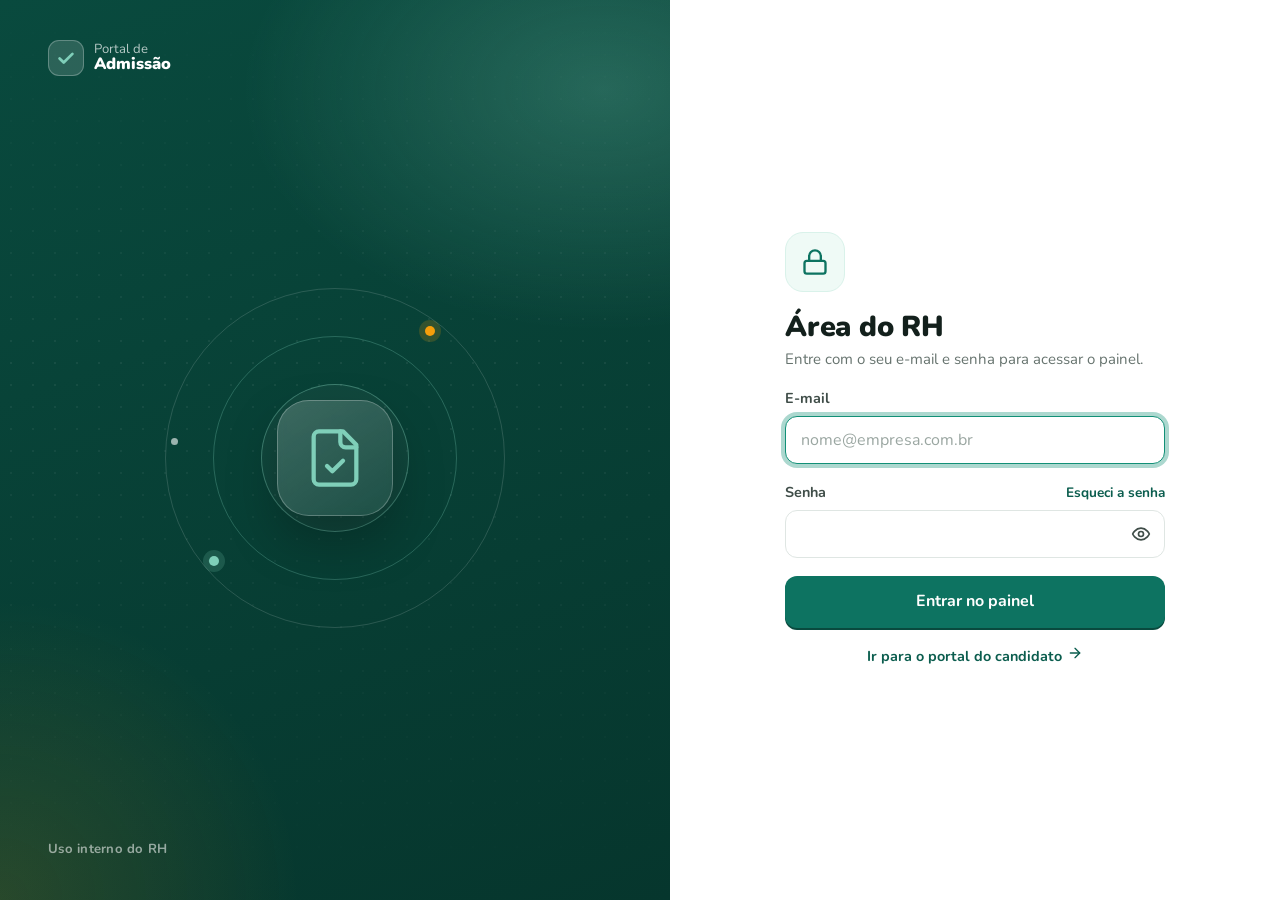
==== admin.html @ 2f1e7480 "feat: primeira versao do sistema" ====
<!doctype html>
<html lang="pt-BR">
<head>
  <meta charset="utf-8">
  <meta name="viewport" content="width=device-width, initial-scale=1, viewport-fit=cover">
  <meta name="theme-color" content="#06362d">
  <meta name="robots" content="noindex, nofollow">
  <title>Painel do RH · Portal de Admissão</title>
  <link rel="icon" href="data:image/svg+xml,%3Csvg xmlns='http://www.w3.org/2000/svg' viewBox='0 0 64 64'%3E%3Crect width='64' height='64' rx='16' fill='%2306362d'/%3E%3Cpath d='M20 33l8 8 16-17' fill='none' stroke='%237fcfb9' stroke-width='6' stroke-linecap='round' stroke-linejoin='round'/%3E%3C/svg%3E">
  <link rel="preconnect" href="https://fonts.googleapis.com">
  <link rel="preconnect" href="https://fonts.gstatic.com" crossorigin>
  <link href="https://fonts.googleapis.com/css2?family=Nunito:wght@400;600;700;800;900&display=swap" rel="stylesheet">
  <link rel="stylesheet" href="assets/css/base.css">
  <link rel="stylesheet" href="assets/css/admin.css">
</head>
<body class="pagina-admin">
  <!-- ================= LOGIN ================= -->
  <section id="tela-login" class="login" hidden>
    <div class="login-arte" aria-hidden="true">
      <div class="marca marca-clara">
        <span class="marca-logo"><svg viewBox="0 0 24 24" width="22" height="22" fill="none" stroke="currentColor" stroke-width="3" stroke-linecap="round" stroke-linejoin="round"><path d="M5 12.5l4.5 4.5L19 7.5"/></svg></span>
        <span class="marca-texto">Portal de <strong>Admissão</strong></span>
      </div>

      <div class="login-emblema">
        <span class="anel anel-1"></span>
        <span class="anel anel-2"></span>
        <span class="anel anel-3"></span>
        <span class="emblema-centro">
          <svg viewBox="0 0 24 24" width="64" height="64" fill="none" stroke="currentColor" stroke-width="1.6" stroke-linecap="round" stroke-linejoin="round"><path d="M15 2H6a2 2 0 0 0-2 2v16a2 2 0 0 0 2 2h12a2 2 0 0 0 2-2V7Z"/><path d="M14 2v4a2 2 0 0 0 2 2h4"/><path d="m9 15 2 2 4-4"/></svg>
        </span>
        <span class="emblema-ponto ponto-1"></span>
        <span class="emblema-ponto ponto-2"></span>
        <span class="emblema-ponto ponto-3"></span>
      </div>

      <p class="login-rodape-arte">Uso interno do RH</p>
    </div>

    <div class="login-lado">
      <form id="form-login" class="login-form" novalidate>
        <div class="login-cadeado" data-icone="lock" data-tam="28"></div>
        <div>
          <h1>Área do RH</h1>
          <p class="muted">Entre com o seu e-mail e senha para acessar o painel.</p>
        </div>
        <div class="campo">
          <label for="email-login">E-mail</label>
          <input id="email-login" type="email" class="input" autocomplete="username" placeholder="nome@empresa.com.br" aria-describedby="erro-login">
        </div>
        <div class="campo">
          <div class="campo-topo">
            <label for="senha">Senha</label>
            <button type="button" class="link-esqueci" id="btn-esqueci">Esqueci a senha</button>
          </div>
          <div class="input-senha">
            <input id="senha" type="password" class="input" autocomplete="current-password" aria-describedby="erro-login">
            <button type="button" id="ver-senha" class="btn btn-fantasma btn-icone btn-p" aria-label="Mostrar senha" data-icone="eye"></button>
          </div>
        </div>
        <p class="msg-erro" id="erro-login" role="alert"></p>
        <button class="btn btn-primario btn-bloco btn-login" type="submit">Entrar no painel</button>
        <a href="index.html" class="link-portal">Ir para o portal do candidato <span data-icone="arrowRight" data-tam="16"></span></a>
      </form>
    </div>
  </section>

  <!-- ================= PAINEL ================= -->
  <div id="tela-painel" class="painel" hidden>
    <aside class="sidebar">
      <div class="marca">
        <span class="marca-logo"><svg viewBox="0 0 24 24" width="20" height="20" fill="none" stroke="currentColor" stroke-width="3" stroke-linecap="round" stroke-linejoin="round" aria-hidden="true"><path d="M5 12.5l4.5 4.5L19 7.5"/></svg></span>
        <span class="marca-texto">Portal de <strong>Admissão</strong></span>
      </div>

      <nav class="menu" aria-label="Menu principal">
        <p class="menu-titulo">Menu</p>
        <button class="menu-item" data-aba="dashboard"><span data-icone="dashboard"></span>Dashboard</button>
        <button class="menu-item" data-aba="candidatos"><span data-icone="users"></span>Candidatos<span class="menu-contador" id="contador-menu"></span></button>
        <button class="menu-item" data-aba="configuracoes"><span data-icone="settings"></span>Configurações</button>
        <button class="menu-item menu-novo" data-novo><span data-icone="plus"></span>Novo candidato</button>
      </nav>

      <div class="sidebar-rodape">
        <a class="menu-item" href="index.html" target="_blank" rel="noopener"><span data-icone="external"></span>Portal do candidato</a>
        <div class="usuario">
          <span class="avatar av-1" id="avatar-rh">MA</span>
          <div class="usuario-info"><strong id="nome-rh">Mariana</strong><small>Recursos Humanos</small><span id="selo-papel" class="selo-papel" hidden>Somente leitura</span></div>
          <button id="btn-sair" class="btn btn-fantasma btn-icone btn-p" aria-label="Sair" title="Sair" data-icone="logout" data-tam="18"></button>
        </div>
      </div>
    </aside>

    <main class="conteudo" id="conteudo">
      <header class="topbar">
        <div class="topbar-titulos">
          <h1 id="titulo-aba">Dashboard</h1>
          <p id="subtitulo-aba" class="muted"></p>
        </div>
        <div class="topbar-acoes">
          <span class="atualizado muted" id="atualizado-em" aria-live="polite"></span>
          <button id="btn-atualizar" class="btn btn-secundario btn-icone" aria-label="Atualizar dados" title="Atualizar dados" data-icone="refresh" data-tam="18"></button>
          <button class="btn btn-primario btn-novo-topo" data-novo><span data-icone="plus" data-tam="18"></span><span>Novo candidato</span></button>
        </div>
      </header>

      <section id="aba-dashboard" class="aba" aria-labelledby="titulo-aba"></section>
      <section id="aba-candidatos" class="aba" aria-labelledby="titulo-aba" hidden></section>
      <section id="aba-configuracoes" class="aba" aria-labelledby="titulo-aba" hidden></section>
    </main>

    <nav class="nav-mobile" aria-label="Menu">
      <button data-aba="dashboard"><span data-icone="dashboard" data-tam="22"></span><span>Início</span></button>
      <button data-aba="candidatos"><span data-icone="users" data-tam="22"></span><span>Candidatos</span></button>
      <button class="nav-novo" data-novo aria-label="Novo candidato"><span data-icone="plus" data-tam="26"></span></button>
      <button data-aba="configuracoes"><span data-icone="settings" data-tam="22"></span><span>Ajustes</span></button>
    </nav>
  </div>

  <div id="drawer-fundo" class="drawer-fundo" hidden></div>
  <aside id="drawer" class="drawer" role="dialog" aria-modal="true" aria-labelledby="drawer-titulo" hidden></aside>
  <div id="modal-raiz"></div>
  <div id="tooltip" class="tooltip" role="tooltip" hidden></div>

  <script src="assets/js/config.js"></script>
  <script src="assets/js/utils.js"></script>
  <script src="assets/js/api.js"></script>
  <script src="assets/js/admin.js"></script>
</body>
</html>
---- assets/css/base.css ----
/* =========================================================================
   BASE – tokens de design, tipografia e componentes compartilhados
   ========================================================================= */

:root {
  /* Marca: verde-petróleo (confiança, calma) + âmbar (atenção, calor) */
  --marca-900: #06362d;
  --marca-800: #094a3e;
  --marca-700: #0b5d4e;
  --marca-600: #0d7361;
  --marca-500: #129077;
  --marca-300: #7fcfb9;
  --marca-100: #d9f2ea;
  --marca-50: #effaf6;

  --ambar-600: #b45309;
  --ambar-500: #f59e0b;
  --ambar-100: #fef3c7;

  --tinta: #13201c;
  --tinta-2: #3f4d48;
  --tinta-3: #66736e;
  --linha: #dfe6e3;
  --linha-2: #edf2f0;
  --fundo: #f4f7f6;
  --superficie: #ffffff;

  --sucesso: #15803d;
  --sucesso-fundo: #dcfce7;
  --alerta: #a45006;
  --alerta-fundo: #fef3c7;
  --perigo: #b42318;
  --perigo-fundo: #fee4e2;
  --info: #1d5bbf;
  --info-fundo: #dde9fb;
  --neutro: #52606d;
  --neutro-fundo: #eceff2;

  --raio-p: 10px;
  --raio: 16px;
  --raio-g: 24px;
  --sombra-p: 0 1px 2px rgba(10, 30, 25, .06), 0 1px 3px rgba(10, 30, 25, .04);
  --sombra: 0 6px 20px rgba(10, 30, 25, .07);
  --sombra-g: 0 24px 60px rgba(10, 30, 25, .18);
  --foco: 0 0 0 4px rgba(18, 144, 119, .35);

  --fonte: 'Nunito', system-ui, -apple-system, 'Segoe UI', Roboto, Arial, sans-serif;
  --mono: ui-monospace, 'SF Mono', Menlo, Consolas, monospace;
  --transicao: 180ms cubic-bezier(.2, .8, .2, 1);
}

*,
*::before,
*::after { box-sizing: border-box; }

html { -webkit-text-size-adjust: 100%; }

body {
  margin: 0;
  font-family: var(--fonte);
  color: var(--tinta);
  background: var(--fundo);
  line-height: 1.5;
  -webkit-font-smoothing: antialiased;
}

h1, h2, h3, p { margin: 0; }
h1, h2, h3 { line-height: 1.2; letter-spacing: -.01em; }
h1:focus, h2:focus, h1:focus-visible, h2:focus-visible { outline: none; box-shadow: none; }
img { max-width: 100%; display: block; }
button, input, select, textarea { font: inherit; color: inherit; }
a { color: var(--marca-700); }
[hidden] { display: none !important; }

.icone { flex-shrink: 0; }

.sr-only {
  position: absolute; width: 1px; height: 1px; padding: 0; margin: -1px;
  overflow: hidden; clip: rect(0, 0, 0, 0); white-space: nowrap; border: 0;
}

:focus-visible { outline: none; box-shadow: var(--foco); }

/* ---------- Botões ---------- */
.btn {
  display: inline-flex; align-items: center; justify-content: center; gap: .5rem;
  min-height: 44px; padding: .6rem 1.1rem;
  border: 1.5px solid transparent; border-radius: 12px;
  font-weight: 700; font-size: .95rem; line-height: 1.2; text-decoration: none;
  cursor: pointer; user-select: none;
  transition: background var(--transicao), border-color var(--transicao), transform var(--transicao), box-shadow var(--transicao);
}
.btn:active { transform: translateY(1px) scale(.99); }
.btn:disabled, .btn[aria-disabled="true"] { opacity: .55; cursor: not-allowed; transform: none; }

.btn-primario { background: var(--marca-600); color: #fff; box-shadow: 0 2px 0 var(--marca-800); }
.btn-primario:hover:not(:disabled) { background: var(--marca-700); }

.btn-secundario { background: var(--superficie); color: var(--marca-800); border-color: var(--marca-300); }
.btn-secundario:hover:not(:disabled) { background: var(--marca-50); border-color: var(--marca-500); }

.btn-fantasma { background: transparent; color: var(--tinta-2); }
.btn-fantasma:hover:not(:disabled) { background: var(--linha-2); color: var(--tinta); }

.btn-whats { background: #1f9d55; color: #fff; box-shadow: 0 2px 0 #157a41; }
.btn-whats:hover:not(:disabled) { background: #188a4a; }

.btn-perigo { background: var(--superficie); color: var(--perigo); border-color: #f3b8b2; }
.btn-perigo:hover:not(:disabled) { background: var(--perigo-fundo); }
.btn-perigo-cheio { background: var(--perigo); color: #fff; }
.btn-perigo-cheio:hover:not(:disabled) { background: #912018; }

.btn-bloco { width: 100%; }
.btn-p { min-height: 36px; padding: .4rem .75rem; font-size: .85rem; border-radius: 10px; }
.btn-icone { width: 44px; padding: 0; }
.btn-icone.btn-p { width: 36px; }

.btn .spinner { width: 18px; height: 18px; border-width: 2.5px; }

/* ---------- Formulários ---------- */
.campo { display: grid; gap: .4rem; }
.campo label, .rotulo { font-weight: 700; font-size: .9rem; color: var(--tinta-2); }
.campo .ajuda-campo { font-size: .8rem; color: var(--tinta-3); }

.input, .select {
  width: 100%; min-height: 48px; padding: .7rem .9rem;
  background: var(--superficie); border: 1.5px solid var(--linha); border-radius: 12px;
  font-size: 1rem; transition: border-color var(--transicao), box-shadow var(--transicao);
}
.input::placeholder { color: #9aa6a1; }
.input:hover, .select:hover { border-color: #c5cfcb; }
.input:focus, .select:focus { outline: none; border-color: var(--marca-500); box-shadow: var(--foco); }
.input[aria-invalid="true"] { border-color: var(--perigo); }
.select {
  appearance: none; padding-right: 2.4rem; cursor: pointer;
  background-image: url("data:image/svg+xml,%3Csvg xmlns='http://www.w3.org/2000/svg' width='20' height='20' viewBox='0 0 24 24' fill='none' stroke='%2366736e' stroke-width='2' stroke-linecap='round' stroke-linejoin='round'%3E%3Cpath d='m6 9 6 6 6-6'/%3E%3C/svg%3E");
  background-repeat: no-repeat; background-position: right .75rem center;
}

.msg-erro { color: var(--perigo); font-weight: 600; font-size: .9rem; display: flex; gap: .4rem; align-items: flex-start; }
.msg-erro:empty { display: none; }

/* ---------- Cartões ---------- */
.cartao {
  background: var(--superficie); border: 1px solid var(--linha);
  border-radius: var(--raio-g); box-shadow: var(--sombra-p);
}

/* ---------- Badges ---------- */
.badge {
  display: inline-flex; align-items: center; gap: .35rem; white-space: nowrap;
  padding: .22rem .6rem .22rem .5rem; border-radius: 999px;
  font-size: .78rem; font-weight: 700; line-height: 1.3;
}
.badge-sucesso { background: var(--sucesso-fundo); color: var(--sucesso); }
.badge-alerta { background: var(--alerta-fundo); color: var(--alerta); }
.badge-perigo { background: var(--perigo-fundo); color: var(--perigo); }
.badge-neutro { background: var(--neutro-fundo); color: var(--neutro); }
.badge-info { background: var(--info-fundo); color: var(--info); }
.badge-marca { background: var(--marca-100); color: var(--marca-800); }

/* ---------- Avisos ---------- */
.aviso {
  display: flex; gap: .75rem; align-items: flex-start;
  padding: .9rem 1rem; border-radius: var(--raio); border: 1px solid;
  font-size: .95rem;
}
.aviso .icone { margin-top: .1rem; }
.aviso strong { display: block; }
.aviso-sucesso { background: var(--sucesso-fundo); border-color: #a7e3bd; color: #14532d; }
.aviso-alerta { background: var(--alerta-fundo); border-color: #f5d38a; color: #6b3a07; }
.aviso-perigo { background: var(--perigo-fundo); border-color: #f5b5ad; color: #7a1a12; }
.aviso-info { background: var(--info-fundo); border-color: #b5cdf2; color: #173f82; }

/* ---------- Barra de progresso ---------- */
.barra { height: 10px; background: var(--linha-2); border-radius: 999px; overflow: hidden; }
.barra > span {
  display: block; height: 100%; border-radius: inherit;
  background: linear-gradient(90deg, var(--marca-500), var(--marca-600));
  transition: width 600ms cubic-bezier(.2, .8, .2, 1);
}

/* ---------- Spinner ---------- */
.spinner {
  width: 28px; height: 28px; border-radius: 50%;
  border: 3px solid currentColor; border-right-color: transparent;
  animation: girar .8s linear infinite; display: inline-block;
}
@keyframes girar { to { transform: rotate(360deg); } }

/* ---------- Toasts ---------- */
.toasts {
  position: fixed; z-index: 1000; left: 50%; bottom: 1.25rem; transform: translateX(-50%);
  display: grid; gap: .5rem; width: min(440px, calc(100vw - 2rem)); pointer-events: none;
}
.toast {
  display: flex; gap: .65rem; align-items: center;
  padding: .85rem 1rem; border-radius: 14px;
  background: var(--tinta); color: #fff; box-shadow: var(--sombra-g);
  font-weight: 600; font-size: .95rem;
  animation: toastEntrar 260ms cubic-bezier(.2, .8, .2, 1);
}
.toast-sucesso .icone { color: #6ee7a0; }
.toast-erro .icone { color: #fca5a5; }
.toast-info .icone { color: var(--marca-300); }
.toast.saindo { opacity: 0; transform: translateY(8px); transition: all 280ms; }
@keyframes toastEntrar { from { opacity: 0; transform: translateY(12px); } }

/* ---------- Modal ---------- */
.modal-fundo {
  position: fixed; inset: 0; z-index: 900;
  background: rgba(8, 24, 20, .5); backdrop-filter: blur(3px);
  display: grid; place-items: center; padding: 1rem;
  animation: aparecer 180ms ease-out;
}
.modal {
  width: min(520px, 100%); max-height: calc(100dvh - 2rem); overflow: auto;
  background: var(--superficie); border-radius: var(--raio-g); box-shadow: var(--sombra-g);
  animation: subir 240ms cubic-bezier(.2, .8, .2, 1);
}
.modal-cabecalho { display: flex; justify-content: space-between; align-items: flex-start; gap: 1rem; padding: 1.4rem 1.5rem 0; }
.modal-cabecalho h2 { font-size: 1.25rem; }
.modal-cabecalho p { color: var(--tinta-3); font-size: .92rem; margin-top: .25rem; }
.modal-corpo { padding: 1.25rem 1.5rem; display: grid; gap: 1rem; }
.modal-rodape { padding: 0 1.5rem 1.4rem; display: flex; gap: .6rem; justify-content: flex-end; flex-wrap: wrap; }

@keyframes aparecer { from { opacity: 0; } }
@keyframes subir { from { opacity: 0; transform: translateY(16px) scale(.98); } }

@media (prefers-reduced-motion: reduce) {
  *, *::before, *::after { animation-duration: 1ms !important; animation-iteration-count: 1 !important; transition-duration: 1ms !important; }
}
---- assets/css/admin.css ----
/* =========================================================================
   PAINEL DO RH
   ========================================================================= */

.pagina-admin { font-size: 15px; min-height: 100dvh; }
.muted { color: var(--tinta-3); }

.link-faixa { background: none; border: 0; padding: 0; color: inherit; font: inherit; text-decoration: underline; cursor: pointer; }

/* ---------- Papel de acesso: modo somente leitura ---------- */
.selo-papel {
  display: inline-block; margin-top: .15rem; padding: .05rem .45rem;
  background: var(--info-fundo); color: var(--info); border-radius: 999px;
  font-size: .68rem; font-weight: 800; letter-spacing: .02em; text-transform: uppercase;
}
/* No modo leitura, some com todos os botões de ação (o servidor também recusa por segurança) */
.painel-leitura [data-novo],
.painel-leitura [data-aba="configuracoes"],
.painel-leitura .btn-whats,
.painel-leitura .acao-escrita,
.painel-leitura [data-editar],
.painel-leitura [data-excluir],
.painel-leitura [data-reenvio],
.painel-leitura [data-copiar-msg] { display: none !important; }

/* ---------- Marca ---------- */
.marca { display: flex; align-items: center; gap: .65rem; text-decoration: none; color: var(--tinta); }
.marca-logo {
  width: 36px; height: 36px; border-radius: 11px; display: grid; place-items: center; flex-shrink: 0;
  background: linear-gradient(135deg, var(--marca-500), var(--marca-700)); color: #fff;
  box-shadow: 0 4px 10px rgba(13, 115, 97, .28);
}
.marca-texto { font-size: .82rem; line-height: 1.1; color: var(--tinta-3); }
.marca-texto strong { display: block; font-size: 1.02rem; font-weight: 900; color: var(--tinta); }

/* ---------- Avatares ---------- */
.avatar {
  width: 38px; height: 38px; border-radius: 50%; flex-shrink: 0;
  display: grid; place-items: center; font-weight: 800; font-size: .82rem; letter-spacing: .02em;
}
.avatar-g { width: 56px; height: 56px; font-size: 1.1rem; }
.av-0 { background: #dff3ec; color: #0b5d4e; }
.av-1 { background: #e3ecfb; color: #1d4f9e; }
.av-2 { background: #fdebd8; color: #9a4a0b; }
.av-3 { background: #efe6fb; color: #5b3a9e; }
.av-4 { background: #fbe4ea; color: #9d2849; }
.av-5 { background: #e6f1d9; color: #466b17; }

/* ================= LOGIN ================= */
.login { min-height: 100dvh; display: grid; grid-template-columns: 1.1fr 1fr; }

.login-arte {
  position: relative; overflow: hidden; color: #fff; padding: 2.5rem 3rem;
  display: flex; flex-direction: column; justify-content: space-between; gap: 2rem;
  background:
    radial-gradient(600px 400px at 90% 10%, rgba(127, 207, 185, .25), transparent 60%),
    radial-gradient(500px 500px at 0% 100%, rgba(245, 158, 11, .14), transparent 60%),
    linear-gradient(160deg, var(--marca-800), var(--marca-900));
}
.login-arte::after {
  content: ''; position: absolute; inset: 0; pointer-events: none; opacity: .5;
  background-image: radial-gradient(rgba(255, 255, 255, .12) 1px, transparent 1px);
  background-size: 22px 22px;
  mask-image: linear-gradient(180deg, transparent, #000 40%, transparent);
}
.login-arte > * { position: relative; z-index: 1; }
.marca-clara .marca-texto { color: rgba(255, 255, 255, .7); }
.marca-clara .marca-texto strong { color: #fff; }
.marca-clara .marca-logo { background: rgba(255, 255, 255, .14); box-shadow: inset 0 0 0 1px rgba(255, 255, 255, .25); color: var(--marca-300); }

/* Ilustração: documento com check dentro de anéis */
.login-emblema { align-self: center; position: relative; width: 340px; height: 340px; display: grid; place-items: center; }
.anel { position: absolute; border-radius: 50%; border: 1px solid rgba(255, 255, 255, .14); }
.anel-1 { inset: 0; animation: respirar 6s ease-in-out infinite; }
.anel-2 { inset: 48px; border-color: rgba(127, 207, 185, .28); animation: respirar 6s ease-in-out .8s infinite; }
.anel-3 { inset: 96px; background: rgba(255, 255, 255, .04); border-color: rgba(127, 207, 185, .4); }
.emblema-centro {
  position: relative; width: 116px; height: 116px; border-radius: 32px; display: grid; place-items: center;
  background: linear-gradient(145deg, rgba(255, 255, 255, .18), rgba(255, 255, 255, .06));
  box-shadow: inset 0 0 0 1px rgba(255, 255, 255, .25), 0 24px 50px rgba(0, 0, 0, .25);
  color: var(--marca-300); backdrop-filter: blur(4px);
}
.emblema-ponto { position: absolute; width: 10px; height: 10px; border-radius: 50%; }
.ponto-1 { top: 38px; right: 70px; background: var(--ambar-500); box-shadow: 0 0 0 6px rgba(245, 158, 11, .18); }
.ponto-2 { bottom: 62px; left: 44px; background: var(--marca-300); box-shadow: 0 0 0 6px rgba(127, 207, 185, .18); }
.ponto-3 { top: 150px; left: 6px; width: 7px; height: 7px; background: rgba(255, 255, 255, .6); }
@keyframes respirar { 50% { transform: scale(1.03); opacity: .7; } }

.login-rodape-arte { font-size: .82rem; font-weight: 700; color: rgba(255, 255, 255, .55); letter-spacing: .02em; }

.login-lado { display: grid; place-items: center; padding: 2rem 1.25rem; background: var(--superficie); }
.login-form { width: min(380px, 100%); display: grid; gap: 1.1rem; }
.login-cadeado {
  width: 60px; height: 60px; border-radius: 18px; display: grid; place-items: center;
  background: var(--marca-50); color: var(--marca-600); border: 1px solid var(--marca-100);
}
.login-form h1 { font-size: 1.8rem; font-weight: 900; }
.login-form .muted { margin-top: .2rem; }
.campo-topo { display: flex; align-items: baseline; justify-content: space-between; gap: 1rem; }
.campo-topo .link-esqueci { margin: 0; padding: 0; }
.input-senha { position: relative; }
.input-senha .input { padding-right: 3rem; }
.input-senha button { position: absolute; right: 6px; top: 50%; transform: translateY(-50%); }
.btn-login { min-height: 52px; font-size: 1rem; }
.link-portal { display: inline-flex; align-items: center; gap: .3rem; justify-self: center; font-weight: 700; text-decoration: none; font-size: .9rem; }
.link-portal:hover { text-decoration: underline; }

@media (max-width: 900px) {
  .login { grid-template-columns: 1fr; grid-template-rows: auto 1fr; }
  .login-arte { padding: 1.1rem 1.25rem; flex-direction: row; align-items: center; }
  .login-emblema, .login-rodape-arte { display: none; }
  .login-lado { place-items: start center; padding-top: 2.25rem; }
}

/* ================= ESTRUTURA DO PAINEL ================= */
.painel { display: grid; grid-template-columns: 256px minmax(0, 1fr); min-height: 100dvh; }

.sidebar {
  position: sticky; top: 0; height: 100dvh; display: flex; flex-direction: column; gap: 1.5rem;
  padding: 1.25rem .9rem; background: var(--superficie); border-right: 1px solid var(--linha);
}
.sidebar > .marca { padding: 0 .5rem; }
.menu { display: grid; gap: .25rem; }
.menu-titulo { font-size: .7rem; text-transform: uppercase; letter-spacing: .08em; font-weight: 800; color: #9aa6a1; padding: 0 .75rem .35rem; }
.menu-item {
  display: flex; align-items: center; gap: .7rem; width: 100%; min-height: 42px; padding: .5rem .75rem;
  border: 0; border-radius: 11px; background: none; cursor: pointer; text-align: left; text-decoration: none;
  color: var(--tinta-2); font-weight: 700; font-size: .92rem;
  transition: background var(--transicao), color var(--transicao);
}
.menu-item > span:first-child { display: grid; color: var(--tinta-3); }
.menu-item:hover { background: var(--linha-2); color: var(--tinta); }
.menu-item[aria-current="page"] { background: var(--marca-50); color: var(--marca-800); }
.menu-item[aria-current="page"] > span:first-child { color: var(--marca-600); }
.menu-contador {
  margin-left: auto; min-width: 24px; padding: 0 .45rem; border-radius: 999px; text-align: center;
  background: var(--linha-2); color: var(--tinta-2); font-size: .75rem; line-height: 22px;
}
.menu-item[aria-current="page"] .menu-contador { background: var(--marca-100); color: var(--marca-800); }
.menu-novo { margin-top: .5rem; color: var(--marca-700); }
.menu-novo > span:first-child { color: var(--marca-600); }

.sidebar-rodape { margin-top: auto; display: grid; gap: .5rem; }
.usuario { display: flex; align-items: center; gap: .6rem; padding: .7rem; border-radius: 14px; background: var(--fundo); border: 1px solid var(--linha); }
.usuario-info { flex: 1; min-width: 0; display: grid; line-height: 1.25; }
.usuario-info small { color: var(--tinta-3); font-size: .78rem; }

.conteudo { padding: 1.75rem 2rem 3rem; min-width: 0; max-width: 1360px; width: 100%; }

.topbar { display: flex; align-items: flex-end; justify-content: space-between; gap: 1rem; flex-wrap: wrap; margin-bottom: 1.5rem; }
.topbar h1 { font-size: 1.75rem; font-weight: 900; letter-spacing: -.02em; }
.topbar-titulos p { margin-top: .2rem; }
.topbar-acoes { display: flex; align-items: center; gap: .6rem; }
.atualizado { font-size: .8rem; margin-right: .25rem; }
.girando .icone { animation: girar .9s linear infinite; }

.nav-mobile { display: none; }

@media (max-width: 860px) {
  .painel { grid-template-columns: 1fr; }
  .sidebar { display: none; }
  .conteudo { padding: 1.1rem 1rem 6.5rem; }
  .topbar { align-items: center; margin-bottom: 1.1rem; }
  .topbar h1 { font-size: 1.45rem; }
  .btn-novo-topo, .atualizado { display: none; }
  .nav-mobile {
    display: flex; justify-content: space-around; align-items: center;
    position: fixed; left: 0; right: 0; bottom: 0; z-index: 80;
    padding: .4rem 1rem calc(.4rem + env(safe-area-inset-bottom));
    background: rgba(255, 255, 255, .94); backdrop-filter: blur(10px); border-top: 1px solid var(--linha);
  }
  .nav-mobile button {
    display: grid; justify-items: center; gap: .1rem; min-width: 88px; min-height: 52px; padding: .3rem;
    background: none; border: 0; border-radius: 12px; color: var(--tinta-3); font-weight: 700; font-size: .72rem; cursor: pointer;
  }
  .nav-mobile button[aria-current="page"] { color: var(--marca-700); }
  .nav-mobile .nav-novo {
    min-width: 56px; width: 56px; height: 56px; border-radius: 18px; margin-top: -1.5rem; place-items: center;
    background: var(--marca-600); color: #fff; box-shadow: 0 8px 20px rgba(13, 115, 97, .35);
  }
}

/* ================= CARDS / DASHBOARD ================= */
.card {
  background: var(--superficie); border: 1px solid var(--linha); border-radius: 20px;
  padding: 1.25rem 1.35rem; box-shadow: var(--sombra-p); min-width: 0;
}
.card-cab { display: flex; justify-content: space-between; align-items: flex-start; gap: 1rem; margin-bottom: 1.1rem; }
.card-cab h2 { font-size: 1.02rem; font-weight: 800; }
.card-cab p { color: var(--tinta-3); font-size: .84rem; margin-top: .1rem; }
.destaque-num { font-size: 1.6rem; font-weight: 900; color: var(--tinta); line-height: 1; }

.kpis { display: grid; grid-template-columns: repeat(4, minmax(0, 1fr)); gap: 1rem; margin-bottom: 1rem; }
.kpi {
  background: var(--superficie); border: 1px solid var(--linha); border-radius: 20px; padding: 1.1rem 1.2rem;
  display: grid; gap: .5rem; box-shadow: var(--sombra-p); min-height: 132px;
}
.kpi-topo { display: flex; align-items: center; gap: .6rem; }
.kpi-icone { width: 36px; height: 36px; border-radius: 11px; display: grid; place-items: center; }
.kpi-marca { background: var(--marca-50); color: var(--marca-600); }
.kpi-sucesso { background: var(--sucesso-fundo); color: var(--sucesso); }
.kpi-alerta { background: var(--alerta-fundo); color: var(--alerta); }
.kpi-neutro { background: var(--neutro-fundo); color: var(--neutro); }
.kpi-rotulo { font-weight: 700; color: var(--tinta-2); font-size: .9rem; }
.kpi-valor { font-size: 2.2rem; font-weight: 900; line-height: 1; letter-spacing: -.02em; }
.kpi-rodape { font-size: .8rem; color: var(--tinta-3); font-weight: 600; }

.grade-dash { display: grid; grid-template-columns: repeat(3, minmax(0, 1fr)); gap: 1rem; }
.span-2 { grid-column: span 2; }

@media (max-width: 1120px) {
  .kpis { grid-template-columns: repeat(2, minmax(0, 1fr)); }
  .grade-dash { grid-template-columns: repeat(2, minmax(0, 1fr)); }
  .span-2 { grid-column: 1 / -1; }
}
@media (max-width: 640px) {
  .kpis { gap: .6rem; }
  .kpi { min-height: 0; padding: .9rem; }
  .kpi-valor { font-size: 1.8rem; }
  .grade-dash { grid-template-columns: 1fr; }
}

/* ---------- Gráfico de colunas ---------- */
.gcol { display: grid; grid-template-columns: 28px minmax(0, 1fr); grid-template-rows: 210px auto; column-gap: .5rem; row-gap: .5rem; }
.gcol-eixo { display: flex; flex-direction: column; justify-content: space-between; text-align: right; font-size: .72rem; color: #8a9691; font-weight: 700; }
.gcol-eixo span { transform: translateY(-50%); line-height: 1; }
.gcol-eixo span:last-child { transform: translateY(50%); }
.gcol-area { position: relative; }
.gcol-grade { position: absolute; inset: 0; display: flex; flex-direction: column; justify-content: space-between; }
.gcol-grade i { height: 1px; background: var(--linha-2); }
.gcol-grade i:last-child { background: var(--linha); }
.gcol-barras { position: absolute; inset: 0; display: flex; align-items: stretch; gap: 4px; }
.gcol-item { flex: 1; display: flex; align-items: flex-end; justify-content: center; border-radius: 6px; cursor: default; }
.gcol-item:hover, .gcol-item:focus-visible { background: rgba(18, 144, 119, .06); }
.gcol-barra {
  width: 100%; max-width: 30px; border-radius: 4px 4px 0 0; background: var(--marca-500);
  transition: height 700ms cubic-bezier(.2, .8, .2, 1);
  animation: crescer 700ms cubic-bezier(.2, .8, .2, 1);
  transform-origin: bottom;
}
.gcol-item:hover .gcol-barra { background: var(--marca-700); }
@keyframes crescer { from { transform: scaleY(0); } }
.gcol-rotulos { grid-column: 2; display: flex; gap: 4px; }
.gcol-rotulos span { flex: 1; text-align: center; font-size: .7rem; color: #8a9691; font-weight: 700; white-space: nowrap; }
.gcol-rotulos .hoje { color: var(--marca-700); font-weight: 900; }
.gcol-rotulos .oculto { visibility: hidden; }
.gcol-denso .gcol-barras, .gcol-denso .gcol-rotulos { gap: 2px; }
@media (max-width: 640px) {
  .gcol:not(.gcol-denso) .gcol-rotulos span:nth-last-child(even) { visibility: hidden; }
}

.card-cab { flex-wrap: wrap; }
.periodo-cab { display: flex; align-items: center; gap: .9rem; flex-wrap: wrap; justify-content: flex-end; }
.segmentado-p button { min-height: 32px; padding: .2rem .75rem; font-size: .82rem; }

/* ---------- Status (barra empilhada) ---------- */
.status-grande { display: flex; align-items: baseline; gap: .5rem; margin-bottom: .8rem; }
.status-grande strong { font-size: 2.2rem; font-weight: 900; line-height: 1; letter-spacing: -.02em; }
.status-grande span { color: var(--tinta-3); font-weight: 600; font-size: .9rem; }
.barra-empilhada { display: flex; gap: 2px; height: 18px; border-radius: 6px; overflow: hidden; background: var(--superficie); }
.seg { min-width: 6px; transition: filter var(--transicao); }
.seg:hover { filter: brightness(.9); }
.seg-concluido { background: #16a34a; }
.seg-andamento { background: #f5a524; }
.seg-aguardando { background: #aab4bd; }
.legenda { list-style: none; padding: 0; margin: 1rem 0 0; display: grid; gap: .55rem; }
.legenda li { display: flex; align-items: center; gap: .55rem; font-size: .9rem; color: var(--tinta-2); font-weight: 600; }
.legenda-cor { width: 12px; height: 12px; border-radius: 4px; }
.legenda .icone { color: var(--tinta-3); }
.legenda strong { margin-left: auto; color: var(--tinta); }
.legenda small { width: 40px; text-align: right; color: var(--tinta-3); font-weight: 700; }
.mini-stat {
  display: flex; align-items: center; gap: .75rem; margin-top: 1.1rem; padding: .8rem .9rem;
  border-radius: 14px; background: var(--fundo); color: var(--marca-600);
}
.mini-stat div { display: grid; line-height: 1.25; }
.mini-stat small { color: var(--tinta-3); font-weight: 600; }
.mini-stat strong { color: var(--tinta); font-size: 1.05rem; }

/* ---------- Barras horizontais ---------- */
.hbarras { list-style: none; padding: 0; margin: 0; display: grid; gap: .9rem; }
.hbarra { display: grid; gap: .3rem; }
.hbarra-topo { display: flex; justify-content: space-between; gap: 1rem; font-weight: 700; font-size: .9rem; color: var(--tinta-2); }
.hbarra-topo strong { color: var(--tinta); }
.hbarra-trilho { height: 12px; border-radius: 4px; background: var(--linha-2); overflow: hidden; }
.hbarra-trilho span { display: block; height: 100%; border-radius: 0 4px 4px 0; background: var(--marca-500); animation: crescerX 700ms cubic-bezier(.2, .8, .2, 1); transform-origin: left; }
.hbarra-trilho:hover span { background: var(--marca-700); }
.hbarra small { color: var(--tinta-3); font-weight: 600; font-size: .78rem; }
@keyframes crescerX { from { transform: scaleX(0); } }

/* ---------- Listas de pessoas ---------- */
.lista-pessoas { list-style: none; margin: 0; padding: 0; display: grid; }
.lista-pessoas li { display: flex; align-items: center; gap: .75rem; padding: .7rem 0; border-bottom: 1px solid var(--linha-2); }
.lista-pessoas li:last-child { border-bottom: 0; }
.lp-info { flex: 1; min-width: 0; display: grid; }
.lp-nome {
  background: none; border: 0; padding: 0; text-align: left; cursor: pointer;
  font-weight: 800; color: var(--tinta); white-space: nowrap; overflow: hidden; text-overflow: ellipsis;
}
.lp-nome:hover { color: var(--marca-700); text-decoration: underline; }
.lp-info small { color: var(--tinta-3); white-space: nowrap; overflow: hidden; text-overflow: ellipsis; }
.ver-todos { margin-top: .5rem; }
@media (max-width: 640px) {
  .lista-pessoas .badge { display: none; }
  .lista-pessoas .btn-whats span { display: none; }
}

.vazio { display: grid; justify-items: center; gap: .6rem; text-align: center; padding: 2rem 1rem; color: var(--tinta-3); }
.vazio-icone { width: 56px; height: 56px; border-radius: 18px; display: grid; place-items: center; background: var(--marca-50); color: var(--marca-600); }
.vazio strong { color: var(--tinta); font-size: 1.05rem; }

/* ---------- Esqueleto ---------- */
.esqueleto { position: relative; overflow: hidden; background: var(--linha-2); border-color: transparent; box-shadow: none; }
.esqueleto::after {
  content: ''; position: absolute; inset: 0; transform: translateX(-100%);
  background: linear-gradient(90deg, transparent, rgba(255, 255, 255, .6), transparent);
  animation: brilho 1.3s infinite;
}
.esqueleto.alto { min-height: 300px; }
@keyframes brilho { to { transform: translateX(100%); } }

/* ================= CANDIDATOS ================= */
.toolbar { display: grid; gap: .75rem; margin-bottom: 1rem; }
.busca { position: relative; display: block; }
.busca .icone { position: absolute; left: .9rem; top: 50%; transform: translateY(-50%); color: var(--tinta-3); pointer-events: none; }
.busca .input { padding-left: 2.6rem; }
.filtros-linha { display: flex; gap: .6rem; flex-wrap: wrap; align-items: center; }
.select-p { width: auto; min-height: 42px; font-size: .9rem; padding-top: .45rem; padding-bottom: .45rem; }

.segmentado { display: inline-flex; padding: 4px; gap: 2px; border-radius: 12px; background: var(--linha-2); overflow-x: auto; max-width: 100%; }
.segmentado button {
  display: inline-flex; align-items: center; gap: .4rem; white-space: nowrap;
  min-height: 34px; padding: .3rem .75rem; border: 0; border-radius: 9px; background: none; cursor: pointer;
  font-weight: 700; font-size: .85rem; color: var(--tinta-2);
}
.segmentado button span { min-width: 20px; padding: 0 .35rem; border-radius: 999px; background: rgba(0, 0, 0, .06); font-size: .72rem; line-height: 18px; text-align: center; }
.segmentado button[aria-pressed="true"] { background: var(--superficie); color: var(--tinta); box-shadow: var(--sombra-p); }
.segmentado button[aria-pressed="true"] span { background: var(--marca-100); color: var(--marca-800); }

.card-tabela { padding: 0; overflow-x: auto; position: relative; }
.tabela { width: 100%; border-collapse: collapse; min-width: 980px; }
.tabela td[data-rotulo="Candidato"] { min-width: 240px; }
.cel-pessoa small, .cel-2 span, .tabela td small { white-space: nowrap; }
.tabela th {
  text-align: left; font-size: .74rem; text-transform: uppercase; letter-spacing: .06em; color: var(--tinta-3);
  font-weight: 800; padding: .8rem 1rem; background: #fafcfb; border-bottom: 1px solid var(--linha);
}
.tabela td { padding: .8rem 1rem; border-bottom: 1px solid var(--linha-2); vertical-align: middle; }
.tabela tbody tr { cursor: pointer; transition: background var(--transicao); }
.tabela tbody tr:hover { background: #f8fbfa; }
.tabela tbody tr:last-child td { border-bottom: 0; }

.cel-pessoa { display: flex; align-items: center; gap: .7rem; min-width: 0; }
.cel-pessoa > div { display: grid; min-width: 0; }
.cel-pessoa strong { white-space: nowrap; overflow: hidden; text-overflow: ellipsis; }
.cel-pessoa small, .cel-2 small { color: var(--tinta-3); }
.cel-2 { display: grid; }
.cel-2 span { font-weight: 700; }
.cel-progresso { display: flex; align-items: center; gap: .6rem; min-width: 130px; }
.cel-progresso .barra { flex: 1; height: 8px; }
.cel-progresso small { font-weight: 800; color: var(--tinta-2); min-width: 38px; text-align: right; }
.cel-acao { text-align: right; white-space: nowrap; }
.cel-acao .btn + .btn { margin-left: .3rem; }

.codigo-chip {
  display: inline-flex; align-items: center; gap: .35rem; padding: .25rem .5rem; border-radius: 8px;
  background: var(--fundo); border: 1px solid var(--linha); cursor: pointer;
  font-family: var(--mono); font-weight: 700; font-size: .88rem; letter-spacing: .06em; color: var(--tinta);
}
.codigo-chip .icone { color: var(--tinta-3); }
.codigo-chip:hover { border-color: var(--marca-300); background: var(--marca-50); }

@media (max-width: 860px) {
  .tabela thead { display: none; }
  .tabela, .tabela tbody { display: block; }
  .tabela tbody tr {
    display: grid; grid-template-columns: 1fr auto; gap: .6rem 1rem; padding: 1rem;
    border-bottom: 1px solid var(--linha-2);
  }
  .tabela td { padding: 0; border: 0; }
  .tabela td[data-rotulo="Candidato"] { grid-column: 1; }
  .tabela td[data-rotulo="Status"] { grid-column: 2; grid-row: 1; justify-self: end; }
  .tabela td[data-rotulo="Código"] { grid-column: 1; }
  .tabela td[data-rotulo="Atualizado"] { grid-column: 2; grid-row: 2; justify-self: end; align-self: center; }
  .tabela td[data-rotulo="Empresa"], .tabela td[data-rotulo="Progresso"] { grid-column: 1 / -1; }
  .tabela td.cel-acao { display: none; }
  .filtros-linha .select-p { flex: 1; min-width: 140px; }
}

/* ================= DRAWER ================= */
.drawer-fundo { position: fixed; inset: 0; z-index: 700; background: rgba(8, 24, 20, .4); animation: aparecer 200ms; }
.drawer {
  position: fixed; top: 0; right: 0; bottom: 0; z-index: 710; width: min(540px, 100%);
  background: var(--superficie); box-shadow: var(--sombra-g); overflow-y: auto; overscroll-behavior: contain;
  transform: translateX(100%); transition: transform 280ms cubic-bezier(.2, .8, .2, 1);
}
.drawer.aberto { transform: none; }
body.sem-rolagem { overflow: hidden; }

.drawer-cab {
  position: sticky; top: 0; z-index: 2; display: flex; justify-content: space-between; align-items: flex-start; gap: 1rem;
  padding: 1.25rem 1.4rem 1rem; background: rgba(255, 255, 255, .95); backdrop-filter: blur(8px); border-bottom: 1px solid var(--linha-2);
}
.drawer-cab h2 { font-size: 1.25rem; font-weight: 900; }
.drawer-badges { display: flex; flex-wrap: wrap; gap: .35rem; margin-top: .35rem; }
.drawer-corpo { padding: 1.25rem 1.4rem 2rem; display: grid; gap: 1.4rem; }

.drawer-acoes { display: grid; gap: .6rem; }
.drawer-acoes .btn-primario { min-height: 50px; font-size: 1rem; }
.drawer-acoes-2 { display: grid; grid-template-columns: 1fr 1fr; gap: .6rem; }
.nota { font-size: .82rem; color: var(--tinta-3); display: flex; gap: .4rem; align-items: flex-start; }

.dados { display: grid; grid-template-columns: 1fr 1fr; gap: 0; margin: 0; border: 1px solid var(--linha); border-radius: 16px; overflow: hidden; }
.dados > div { padding: .75rem .9rem; border-bottom: 1px solid var(--linha-2); }
.dados > div:nth-child(odd) { border-right: 1px solid var(--linha-2); }
.dados > div:nth-last-child(-n + 2) { border-bottom: 0; }
.dados dt { font-size: .72rem; text-transform: uppercase; letter-spacing: .06em; color: var(--tinta-3); font-weight: 800; }
.dados dd { margin: .15rem 0 0; font-weight: 700; }

.drawer-secao { display: grid; gap: .75rem; }
.drawer-secao-cab { display: flex; justify-content: space-between; align-items: baseline; gap: 1rem; flex-wrap: wrap; }
.drawer-secao-cab h3 { font-size: 1.05rem; font-weight: 800; }
.drawer-secao-cab span { font-size: .84rem; }

.docs-admin { list-style: none; margin: 0; padding: 0; display: grid; gap: .5rem; }
.doc-admin { display: flex; align-items: center; gap: .8rem; padding: .6rem; border-radius: 14px; border: 1px solid var(--linha); }
.doc-thumb {
  position: relative; width: 52px; height: 52px; border-radius: 10px; flex-shrink: 0; overflow: hidden;
  display: grid; place-items: center; background: var(--fundo); color: var(--tinta-3);
}
.doc-thumb img { position: absolute; inset: 0; width: 100%; height: 100%; object-fit: cover; }
.doc-admin-info { flex: 1; min-width: 0; display: grid; line-height: 1.3; }
.doc-admin-info strong { font-size: .92rem; }
.doc-admin-info small { display: inline-flex; align-items: center; gap: .25rem; color: var(--tinta-3); font-weight: 600; }
.doc-admin-acoes { display: flex; gap: .3rem; }
.doc-admin.enviado .doc-thumb { background: var(--sucesso-fundo); color: var(--sucesso); }
.doc-admin.enviado small { color: var(--sucesso); }
.doc-admin.pendente { border-style: dashed; background: #fcfdfd; }
.doc-admin.pendente.obrigatorio small { color: var(--alerta); }
.doc-admin.refazer { border-color: #f5b5ad; background: #fff8f7; }
.doc-admin.refazer .doc-thumb { background: var(--perigo-fundo); color: var(--perigo); }
.doc-admin.refazer small { color: var(--perigo); }
.doc-admin.pulado { background: #fafbfb; }
.doc-admin.pulado strong { color: var(--tinta-3); }

.zona-perigo {
  display: flex; align-items: center; justify-content: space-between; gap: 1rem;
  padding: .9rem 1rem; border-radius: 14px; border: 1px solid #f5d0cb; background: #fffafa;
}
.zona-perigo div { display: grid; }
.zona-perigo small { color: var(--tinta-3); }

@media (max-width: 480px) {
  .drawer-acoes-2 { grid-template-columns: 1fr; }
  .dados { grid-template-columns: 1fr; }
  .dados > div:nth-child(odd) { border-right: 0; }
  .dados > div:nth-last-child(2) { border-bottom: 1px solid var(--linha-2); }
}

/* ================= MODAIS ================= */
.modal-icone { width: 48px; height: 48px; border-radius: 14px; display: grid; place-items: center; background: var(--marca-50); color: var(--marca-600); }
.modal-icone.perigo { background: var(--perigo-fundo); color: var(--perigo); }
.modal-corpo h2 { font-size: 1.2rem; }

.campo-cargo { border: 0; padding: 0; margin: 0; }
.campo-cargo legend { font-weight: 700; font-size: .9rem; color: var(--tinta-2); margin-bottom: .4rem; padding: 0; }
.opcoes-cargo { display: grid; grid-template-columns: 1fr 1fr; gap: .6rem; }
.opcao-cargo input { position: absolute; opacity: 0; pointer-events: none; }
.opcao-cargo-card {
  display: grid; justify-items: center; gap: .25rem; padding: 1rem .75rem; text-align: center; cursor: pointer;
  border: 1.5px solid var(--linha); border-radius: 14px; color: var(--tinta-2);
  transition: border-color var(--transicao), background var(--transicao);
}
.opcao-cargo-card .icone { color: var(--tinta-3); }
.opcao-cargo-card small { color: var(--tinta-3); }
.opcao-cargo input:checked + .opcao-cargo-card { border-color: var(--marca-500); background: var(--marca-50); color: var(--marca-800); box-shadow: inset 0 0 0 1px var(--marca-500); }
.opcao-cargo input:checked + .opcao-cargo-card .icone { color: var(--marca-600); }
.opcao-cargo input:focus-visible + .opcao-cargo-card { box-shadow: var(--foco); }

.centro { text-align: center; justify-items: center; }
.selo-sucesso {
  width: 64px; height: 64px; border-radius: 50%; display: grid; place-items: center;
  background: var(--sucesso); color: #fff; box-shadow: 0 0 0 8px var(--sucesso-fundo);
  animation: subir 400ms cubic-bezier(.2, 1.4, .4, 1);
}
.codigo-grande { display: flex; gap: .4rem; justify-content: center; margin: .25rem 0; }
.codigo-grande span {
  width: 46px; height: 58px; border-radius: 12px; display: grid; place-items: center;
  background: var(--marca-50); border: 1.5px solid var(--marca-100); color: var(--marca-900);
  font-family: var(--mono); font-size: 1.7rem; font-weight: 800;
}
.previa-msg {
  width: 100%; text-align: left; padding: .8rem 1rem; border-radius: 4px 14px 14px 14px;
  background: #dcf8c6; color: #1f2c24; font-size: .9rem; line-height: 1.45; word-break: break-word;
  box-shadow: 0 1px 1px rgba(0, 0, 0, .08); max-height: 220px; overflow: auto;
}
.previa-msg-fundo { width: 100%; padding: .9rem; border-radius: 14px; background: #efeae2; }
.lightbox-img { width: 100%; border-radius: 12px; background: #111; }

/* ================= TOOLTIP ================= */
.tooltip {
  position: fixed; left: 0; top: 0; z-index: 1100; pointer-events: none;
  display: grid; gap: .05rem; padding: .45rem .65rem; border-radius: 10px;
  background: var(--tinta); color: #fff; font-size: .8rem; font-weight: 600; box-shadow: var(--sombra);
  white-space: nowrap;
}
.tooltip strong { font-weight: 800; color: var(--marca-300); }

/* ================= CONFIGURAÇÕES ================= */
.config-abas { display: flex; gap: .4rem; margin-bottom: 1rem; overflow-x: auto; padding: 2px; }
.config-abas button {
  display: inline-flex; align-items: center; gap: .5rem; white-space: nowrap;
  min-height: 44px; padding: .5rem 1rem; border-radius: 12px; cursor: pointer;
  border: 1.5px solid var(--linha); background: var(--superficie); color: var(--tinta-2); font-weight: 700; font-size: .9rem;
}
.config-abas button:hover { border-color: var(--marca-300); }
.config-abas button[aria-current="page"] { background: var(--marca-600); border-color: var(--marca-600); color: #fff; }

#config-conteudo { display: grid; gap: 1rem; max-width: 1100px; }
.config-secao { display: grid; gap: 1rem; }
.config-cab { display: flex; gap: .8rem; align-items: flex-start; }
.config-icone { width: 40px; height: 40px; border-radius: 12px; display: grid; place-items: center; flex-shrink: 0; background: var(--marca-50); color: var(--marca-600); }
.config-cab h2 { font-size: 1.08rem; font-weight: 800; }
.config-cab p { color: var(--tinta-3); font-size: .88rem; margin-top: .1rem; }
.config-grade { display: grid; grid-template-columns: repeat(auto-fit, minmax(230px, 1fr)); gap: 1rem; align-items: start; }
.campo-acao { align-self: end; }
.campo-acao .btn { min-height: 48px; }
#form-senha .msg-erro { grid-column: 1 / -1; }
.textarea { min-height: 0; resize: vertical; line-height: 1.5; font-size: .95rem; }
.input-p { min-height: 40px; padding: .45rem .7rem; font-size: .95rem; }

.lista-config { list-style: none; margin: 0; padding: 0; display: grid; gap: .5rem; }
.linha-config { display: flex; align-items: center; gap: .75rem; padding: .6rem .7rem; border: 1px solid var(--linha); border-radius: 14px; }
.linha-config.inativa { background: #fafbfb; }
.linha-config.inativa .input { color: var(--tinta-3); }
.linha-icone { width: 38px; height: 38px; border-radius: 11px; display: grid; place-items: center; flex-shrink: 0; background: var(--fundo); color: var(--tinta-3); }
.linha-principal { flex: 1; min-width: 0; display: grid; gap: .2rem; }
.linha-principal small { display: inline-flex; gap: .3rem; align-items: center; font-size: .78rem; }
.espaco-icone { width: 36px; flex-shrink: 0; }
.add-linha { display: flex; gap: .6rem; }
.add-linha .input { flex: 1; }

.interruptor { display: inline-flex; align-items: center; gap: .5rem; cursor: pointer; user-select: none; font-weight: 700; font-size: .85rem; color: var(--tinta-2); white-space: nowrap; position: relative; }
.interruptor input { position: absolute; opacity: 0; width: 1px; height: 1px; }
.interruptor-trilho { position: relative; width: 42px; height: 24px; border-radius: 999px; background: #cfd8d4; transition: background var(--transicao); flex-shrink: 0; }
.interruptor-trilho::after {
  content: ''; position: absolute; top: 3px; left: 3px; width: 18px; height: 18px; border-radius: 50%;
  background: #fff; box-shadow: 0 1px 3px rgba(0, 0, 0, .2); transition: transform var(--transicao);
}
.interruptor input:checked + .interruptor-trilho { background: var(--marca-500); }
.interruptor input:checked + .interruptor-trilho::after { transform: translateX(18px); }
.interruptor input:focus-visible + .interruptor-trilho { box-shadow: var(--foco); }

.config-cargos { display: grid; grid-template-columns: 290px minmax(0, 1fr); gap: 1rem; align-items: start; }
.cargos-lista { position: sticky; top: 1rem; }
.cargos-itens { display: grid; gap: .35rem; }
.cargo-item {
  display: flex; align-items: center; gap: .7rem; width: 100%; padding: .55rem .6rem; text-align: left;
  border: 1.5px solid transparent; border-radius: 14px; background: none; cursor: pointer; color: var(--tinta);
}
.cargo-item:hover { background: var(--fundo); }
.cargo-item.ativo { border-color: var(--marca-500); background: var(--marca-50); }
.cargo-item.ativo .linha-icone { background: var(--marca-100); color: var(--marca-700); }
.cargo-item.inativa strong { color: var(--tinta-3); }
.cargo-item-info { flex: 1; min-width: 0; display: grid; }
.cargo-item-info strong { white-space: nowrap; overflow: hidden; text-overflow: ellipsis; }
.cargo-item-info small { color: var(--tinta-3); }
.cargo-item > .icone { color: #a5b2ad; }

.editor-cargo-status { display: flex; align-items: center; justify-content: space-between; gap: 1rem; flex-wrap: wrap; }
.docs-editor { list-style: none; margin: 0; padding: 0; display: grid; gap: .6rem; }
.doc-editor { display: grid; gap: .5rem; padding: .75rem; border: 1px solid var(--linha); border-radius: 14px; background: #fcfdfd; }
.doc-editor-topo { display: flex; align-items: center; gap: .5rem; }
.doc-editor-topo .input { flex: 1; min-width: 0; font-weight: 700; }
.doc-editor-num { width: 28px; height: 28px; border-radius: 50%; display: grid; place-items: center; flex-shrink: 0; background: var(--marca-100); color: var(--marca-800); font-weight: 900; font-size: .8rem; }
.doc-editor-acoes { display: flex; gap: .1rem; }
.doc-editor-acoes .btn-remover:hover { color: var(--perigo); background: var(--perigo-fundo); }
.doc-editor-rodape { display: flex; align-items: center; justify-content: space-between; gap: .75rem; flex-wrap: wrap; }
.select-rotulo { display: inline-flex; align-items: center; gap: .5rem; font-weight: 700; font-size: .85rem; color: var(--tinta-2); }

.editor-msg { display: grid; grid-template-columns: minmax(0, 1fr) 340px; gap: 1.25rem; align-items: start; }
.editor-msg-texto { display: grid; gap: .75rem; }
.variaveis { display: grid; gap: .6rem; padding: .9rem 1rem; border-radius: 14px; background: var(--fundo); border: 1px solid var(--linha); }
.variaveis-titulo { font-size: .92rem; font-weight: 800; }
.variaveis-lista { display: grid; grid-template-columns: repeat(auto-fill, minmax(170px, 1fr)); gap: .45rem; }
.chip-var {
  display: grid; grid-template-columns: auto 1fr; column-gap: .45rem; align-items: center; text-align: left;
  min-height: 48px; padding: .45rem .7rem; border-radius: 12px; cursor: pointer;
  border: 1.5px solid var(--marca-300); background: var(--superficie); color: var(--marca-800);
  transition: background var(--transicao), border-color var(--transicao);
}
.chip-var .icone { grid-row: span 2; width: 22px; height: 22px; padding: 4px; border-radius: 50%; background: var(--marca-600); color: #fff; }
.chip-var-rotulo { font-weight: 800; font-size: .88rem; line-height: 1.2; }
.chip-var-exemplo { font-size: .74rem; color: var(--tinta-3); font-weight: 600; line-height: 1.2; white-space: nowrap; overflow: hidden; text-overflow: ellipsis; }
.chip-var:hover { background: var(--marca-50); border-color: var(--marca-500); }
.editor-msg-dicas { display: flex; align-items: center; justify-content: space-between; gap: .5rem; flex-wrap: wrap; }
.editor-msg-previa { display: grid; gap: .5rem; position: sticky; top: 1rem; }
.celular { border-radius: 26px; overflow: hidden; border: 8px solid #1d2622; background: #efeae2; box-shadow: var(--sombra); }
.celular-topo { display: flex; align-items: center; gap: .6rem; padding: .6rem .8rem; background: #075e54; color: #fff; }
.celular-topo div { display: grid; line-height: 1.2; }
.celular-topo small { opacity: .8; font-size: .72rem; }
.celular-topo .avatar { width: 32px; height: 32px; font-size: .7rem; }
.celular-conversa {
  padding: .9rem .7rem 1.2rem; min-height: 360px;
  background-image: radial-gradient(rgba(0, 0, 0, .04) 1px, transparent 1px); background-size: 14px 14px;
}
.celular .previa-msg { max-height: none; }

.barra-salvar {
  position: sticky; bottom: 1rem; z-index: 40; margin-top: 1rem; max-width: 1100px;
  display: flex; align-items: center; justify-content: space-between; gap: 1rem; flex-wrap: wrap;
  padding: .75rem .9rem .75rem 1.1rem; border-radius: 16px; background: var(--tinta); color: #fff; box-shadow: var(--sombra-g);
  animation: subir 240ms cubic-bezier(.2, .8, .2, 1);
}
.barra-salvar > span { display: inline-flex; align-items: center; gap: .5rem; font-weight: 700; }
.barra-salvar > span .icone { color: var(--ambar-500); }
.barra-salvar > div { display: flex; gap: .5rem; }
.barra-salvar .btn-secundario { background: transparent; color: #fff; border-color: rgba(255, 255, 255, .3); }
.barra-salvar .btn-secundario:hover { background: rgba(255, 255, 255, .1); }

.link-esqueci { background: none; border: 0; padding: .25rem 0; color: var(--marca-700); font-weight: 700; font-size: .85rem; cursor: pointer; justify-self: end; margin-top: -.5rem; }
.link-esqueci:hover { text-decoration: underline; }
.drawer-cab-acoes { display: flex; gap: .35rem; align-items: center; flex-shrink: 0; }
.aviso .texto-corrido strong { display: inline; }

@media (max-width: 1000px) {
  .config-cargos, .editor-msg { grid-template-columns: 1fr; }
  .cargos-lista, .editor-msg-previa { position: static; }
}
@media (max-width: 860px) {
  .barra-salvar { bottom: 5.5rem; }
  .nav-mobile button { min-width: 68px; }
}
@media (max-width: 560px) {
  .linha-config { flex-wrap: wrap; }
  .linha-principal { flex-basis: calc(100% - 52px); }
  .add-linha { flex-direction: column; }
  .barra-salvar > div { width: 100%; }
  .barra-salvar > div .btn { flex: 1; }
}
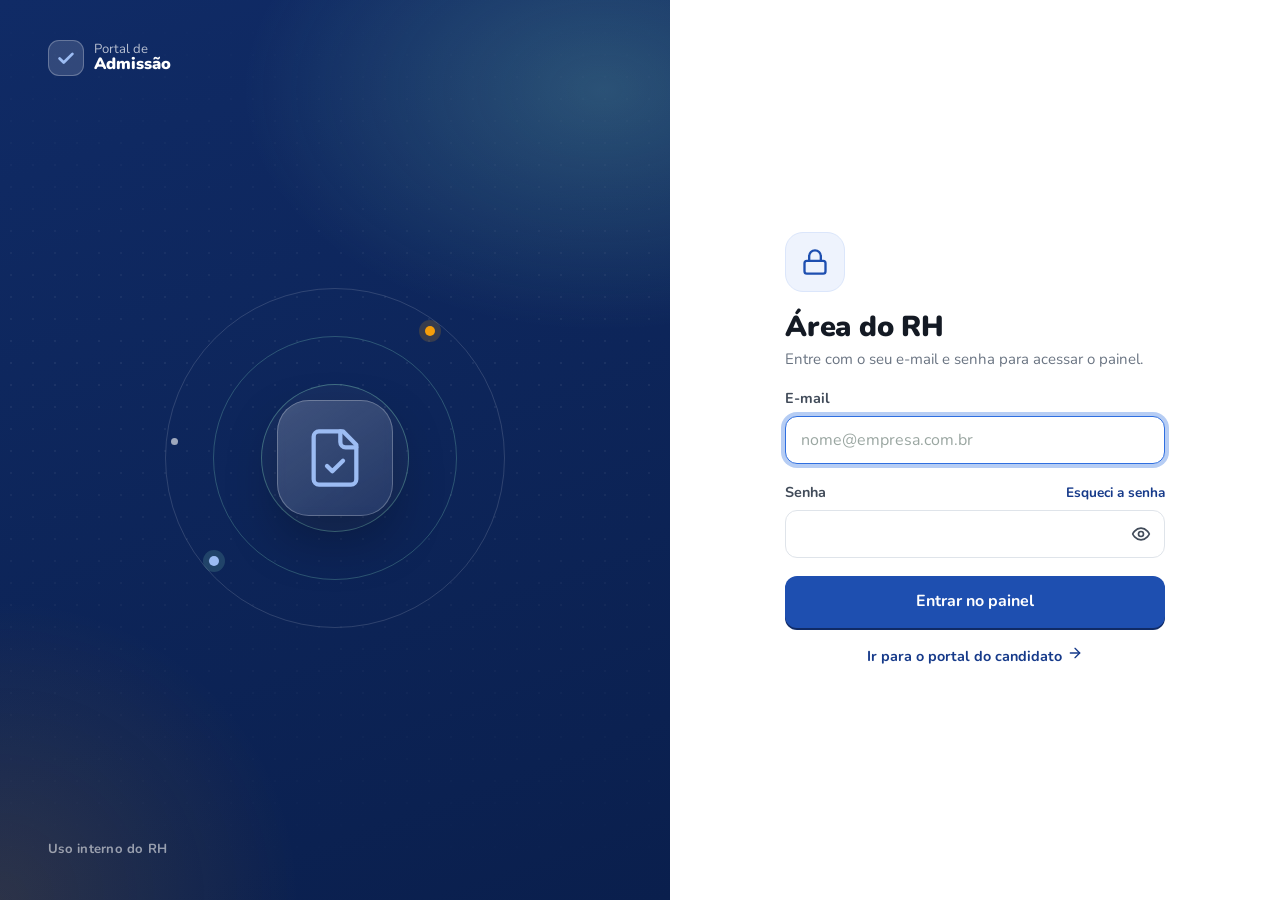
==== commit 945c4d1c: "feat: acesso multiusuário com papéis e tema azul Multiusuário no painel do RH: - Login por e-mail + " ====
--- a/admin.html
+++ b/admin.html
@@ -3,7 +3,7 @@
 <head>
   <meta charset="utf-8">
   <meta name="viewport" content="width=device-width, initial-scale=1, viewport-fit=cover">
-  <meta name="theme-color" content="#06362d">
+  <meta name="theme-color" content="#0a1f4d">
   <meta name="robots" content="noindex, nofollow">
   <title>Painel do RH · Portal de Admissão</title>
   <link rel="icon" href="data:image/svg+xml,%3Csvg xmlns='http://www.w3.org/2000/svg' viewBox='0 0 64 64'%3E%3Crect width='64' height='64' rx='16' fill='%2306362d'/%3E%3Cpath d='M20 33l8 8 16-17' fill='none' stroke='%237fcfb9' stroke-width='6' stroke-linecap='round' stroke-linejoin='round'/%3E%3C/svg%3E">
--- a/assets/css/base.css
+++ b/assets/css/base.css
@@ -3,26 +3,26 @@
    ========================================================================= */
 
 :root {
-  /* Marca: verde-petróleo (confiança, calma) + âmbar (atenção, calor) */
-  --marca-900: #06362d;
-  --marca-800: #094a3e;
-  --marca-700: #0b5d4e;
-  --marca-600: #0d7361;
-  --marca-500: #129077;
-  --marca-300: #7fcfb9;
-  --marca-100: #d9f2ea;
-  --marca-50: #effaf6;
+  /* Marca: azul royal (confiança, seriedade) + âmbar (atenção, calor) */
+  --marca-900: #0a1f4d;
+  --marca-800: #102b66;
+  --marca-700: #163a8a;
+  --marca-600: #1e4fb0;
+  --marca-500: #2f6fe0;
+  --marca-300: #9cbcf3;
+  --marca-100: #dbe6fb;
+  --marca-50: #eef3fd;
 
   --ambar-600: #b45309;
   --ambar-500: #f59e0b;
   --ambar-100: #fef3c7;
 
-  --tinta: #13201c;
-  --tinta-2: #3f4d48;
-  --tinta-3: #66736e;
-  --linha: #dfe6e3;
-  --linha-2: #edf2f0;
-  --fundo: #f4f7f6;
+  --tinta: #141a24;
+  --tinta-2: #414b59;
+  --tinta-3: #6a7482;
+  --linha: #dfe4ea;
+  --linha-2: #edf0f4;
+  --fundo: #f4f6fa;
   --superficie: #ffffff;
 
   --sucesso: #15803d;
@@ -39,10 +39,10 @@
   --raio-p: 10px;
   --raio: 16px;
   --raio-g: 24px;
-  --sombra-p: 0 1px 2px rgba(10, 30, 25, .06), 0 1px 3px rgba(10, 30, 25, .04);
-  --sombra: 0 6px 20px rgba(10, 30, 25, .07);
-  --sombra-g: 0 24px 60px rgba(10, 30, 25, .18);
-  --foco: 0 0 0 4px rgba(18, 144, 119, .35);
+  --sombra-p: 0 1px 2px rgba(15, 30, 60, .06), 0 1px 3px rgba(15, 30, 60, .04);
+  --sombra: 0 6px 20px rgba(15, 30, 60, .08);
+  --sombra-g: 0 24px 60px rgba(12, 25, 55, .20);
+  --foco: 0 0 0 4px rgba(47, 111, 224, .35);
 
   --fonte: 'Nunito', system-ui, -apple-system, 'Segoe UI', Roboto, Arial, sans-serif;
   --mono: ui-monospace, 'SF Mono', Menlo, Consolas, monospace;
--- a/assets/css/admin.css
+++ b/assets/css/admin.css
@@ -13,6 +13,13 @@
   background: var(--info-fundo); color: var(--info); border-radius: 999px;
   font-size: .68rem; font-weight: 800; letter-spacing: .02em; text-transform: uppercase;
 }
+/* Usuários do painel */
+.lista-usuarios { list-style: none; margin: 0; padding: 0; display: grid; gap: .55rem; }
+.linha-usuario .linha-principal strong { font-size: .95rem; }
+.linha-usuario .linha-principal small { display: block; color: var(--tinta-3); font-size: .8rem; }
+.linha-acoes { display: flex; align-items: center; gap: .35rem; flex-wrap: wrap; margin-left: auto; }
+.config-carregando { display: flex; align-items: center; gap: .5rem; color: var(--tinta-3); padding: .8rem .2rem; }
+
 /* No modo leitura, some com todos os botões de ação (o servidor também recusa por segurança) */
 .painel-leitura [data-novo],
 .painel-leitura [data-aba="configuracoes"],
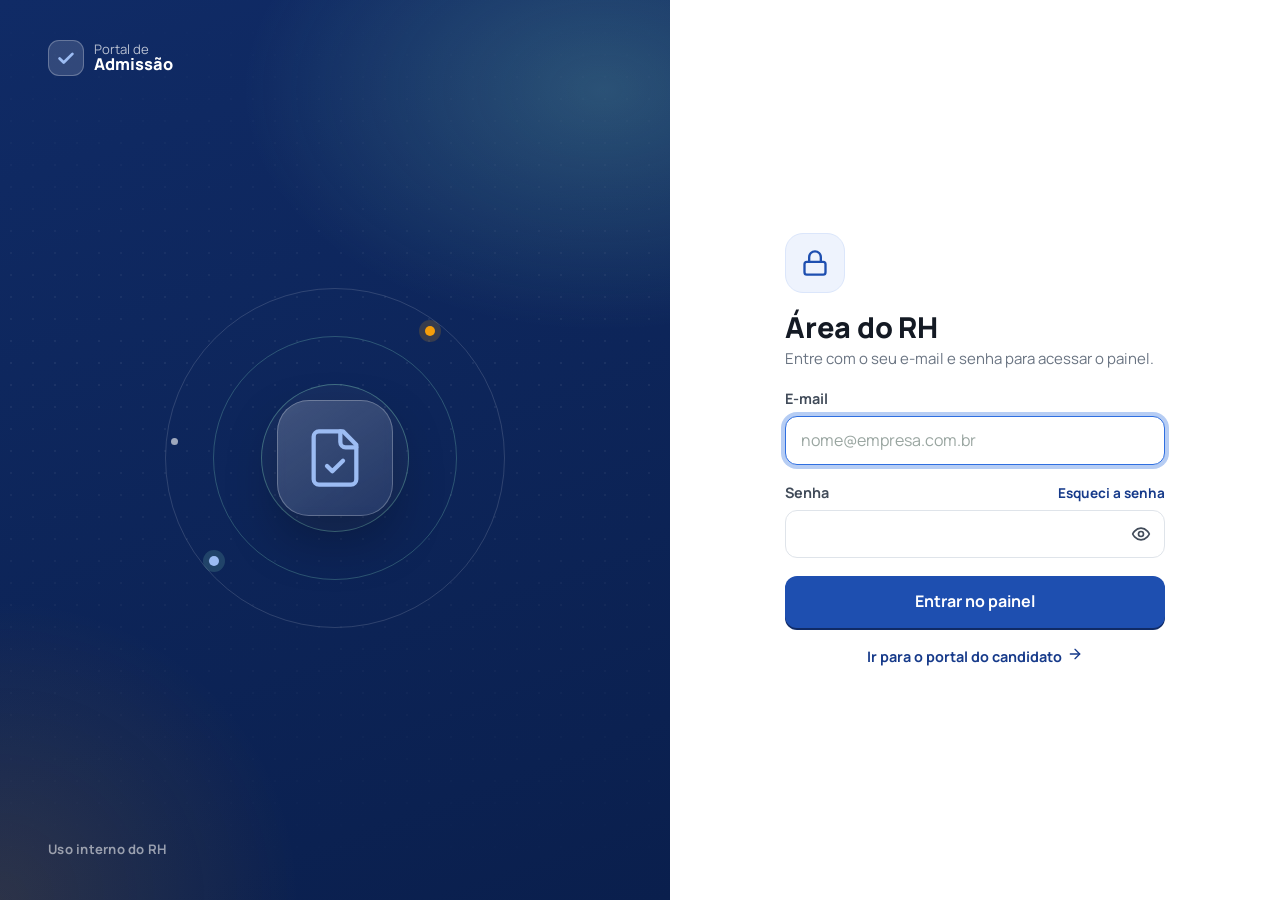
==== commit 7914b005: "style: tipografia Manrope e favicon do painel em azul - Fonte da marca: Nunito -> Manrope (mais geom" ====
--- a/admin.html
+++ b/admin.html
@@ -6,10 +6,10 @@
   <meta name="theme-color" content="#0a1f4d">
   <meta name="robots" content="noindex, nofollow">
   <title>Painel do RH · Portal de Admissão</title>
-  <link rel="icon" href="data:image/svg+xml,%3Csvg xmlns='http://www.w3.org/2000/svg' viewBox='0 0 64 64'%3E%3Crect width='64' height='64' rx='16' fill='%2306362d'/%3E%3Cpath d='M20 33l8 8 16-17' fill='none' stroke='%237fcfb9' stroke-width='6' stroke-linecap='round' stroke-linejoin='round'/%3E%3C/svg%3E">
+  <link rel="icon" href="data:image/svg+xml,%3Csvg xmlns='http://www.w3.org/2000/svg' viewBox='0 0 64 64'%3E%3Crect width='64' height='64' rx='16' fill='%230a1f4d'/%3E%3Cpath d='M20 33l8 8 16-17' fill='none' stroke='%239cbcf3' stroke-width='6' stroke-linecap='round' stroke-linejoin='round'/%3E%3C/svg%3E">
   <link rel="preconnect" href="https://fonts.googleapis.com">
   <link rel="preconnect" href="https://fonts.gstatic.com" crossorigin>
-  <link href="https://fonts.googleapis.com/css2?family=Nunito:wght@400;600;700;800;900&display=swap" rel="stylesheet">
+  <link href="https://fonts.googleapis.com/css2?family=Manrope:wght@400;500;600;700;800&display=swap" rel="stylesheet">
   <link rel="stylesheet" href="assets/css/base.css">
   <link rel="stylesheet" href="assets/css/admin.css">
 </head>
--- a/assets/css/base.css
+++ b/assets/css/base.css
@@ -44,7 +44,7 @@
   --sombra-g: 0 24px 60px rgba(12, 25, 55, .20);
   --foco: 0 0 0 4px rgba(47, 111, 224, .35);
 
-  --fonte: 'Nunito', system-ui, -apple-system, 'Segoe UI', Roboto, Arial, sans-serif;
+  --fonte: 'Manrope', system-ui, -apple-system, 'Segoe UI', Roboto, Arial, sans-serif;
   --mono: ui-monospace, 'SF Mono', Menlo, Consolas, monospace;
   --transicao: 180ms cubic-bezier(.2, .8, .2, 1);
 }
